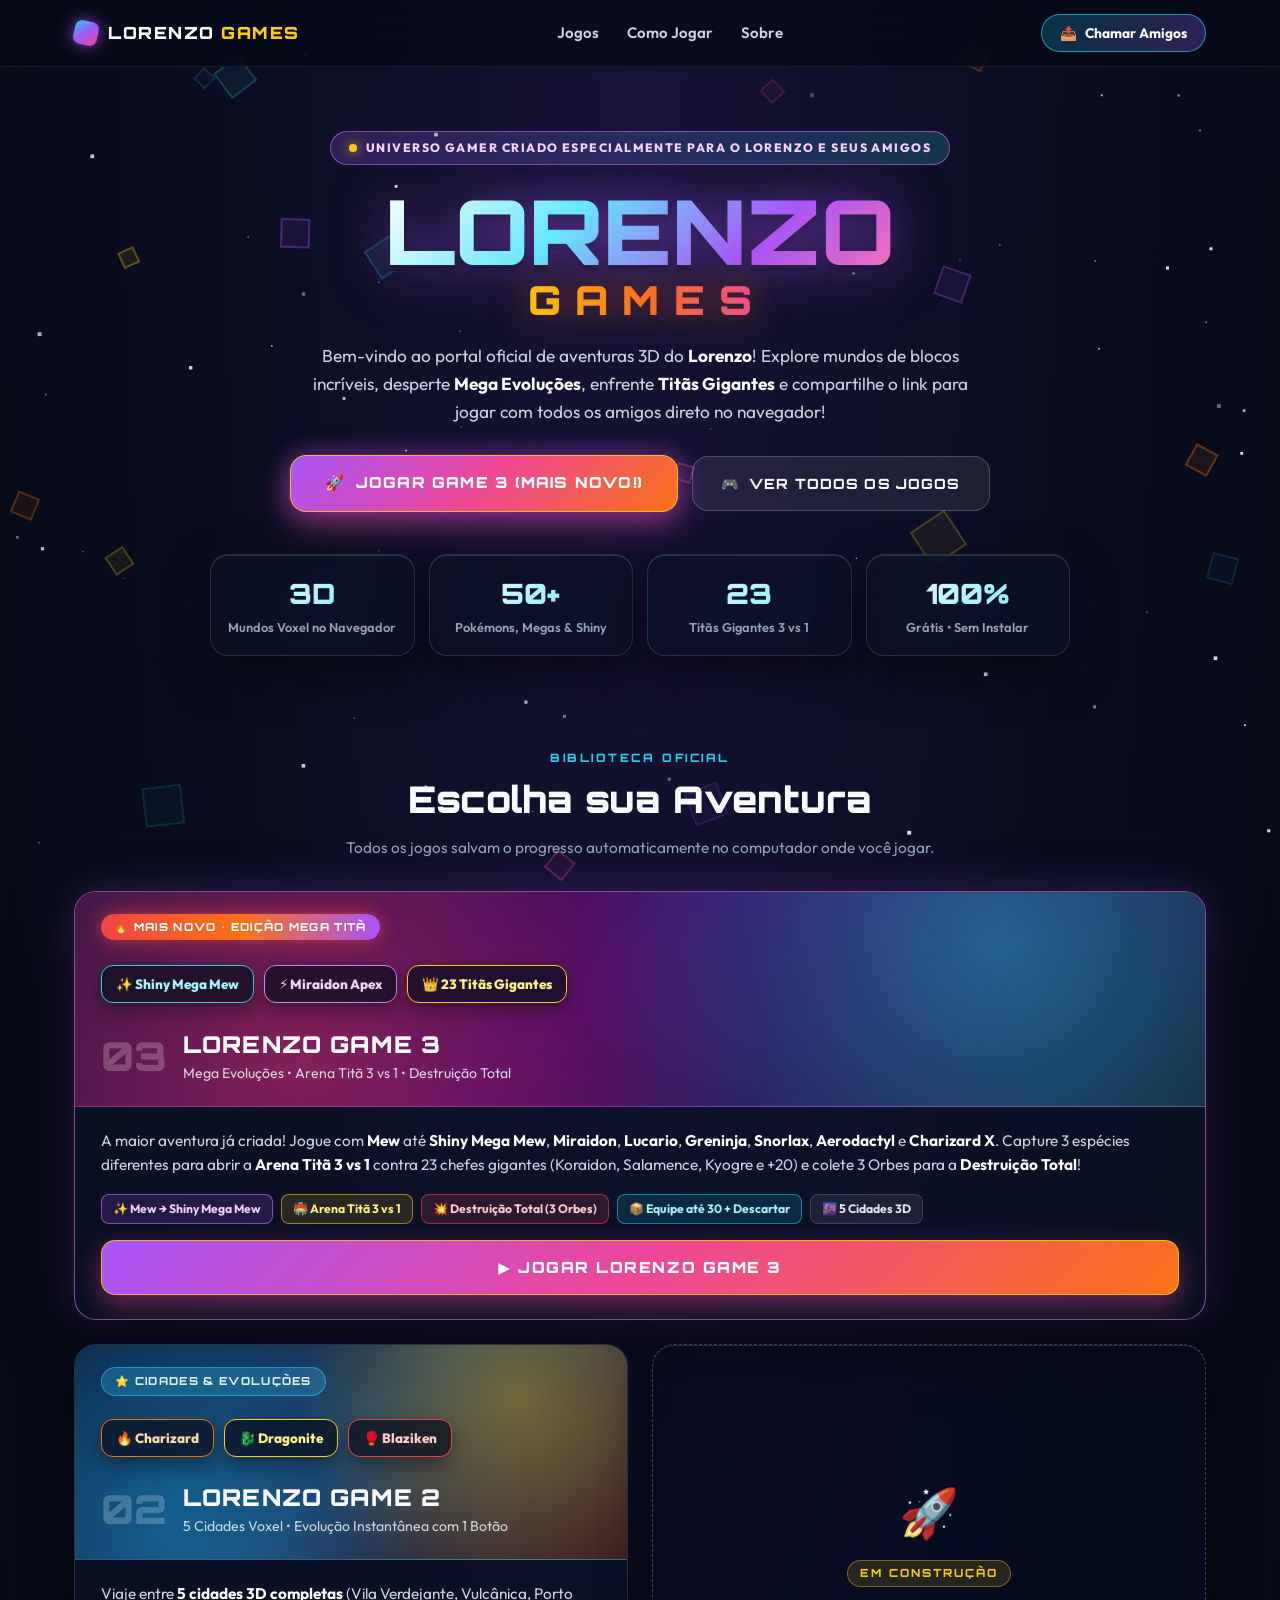
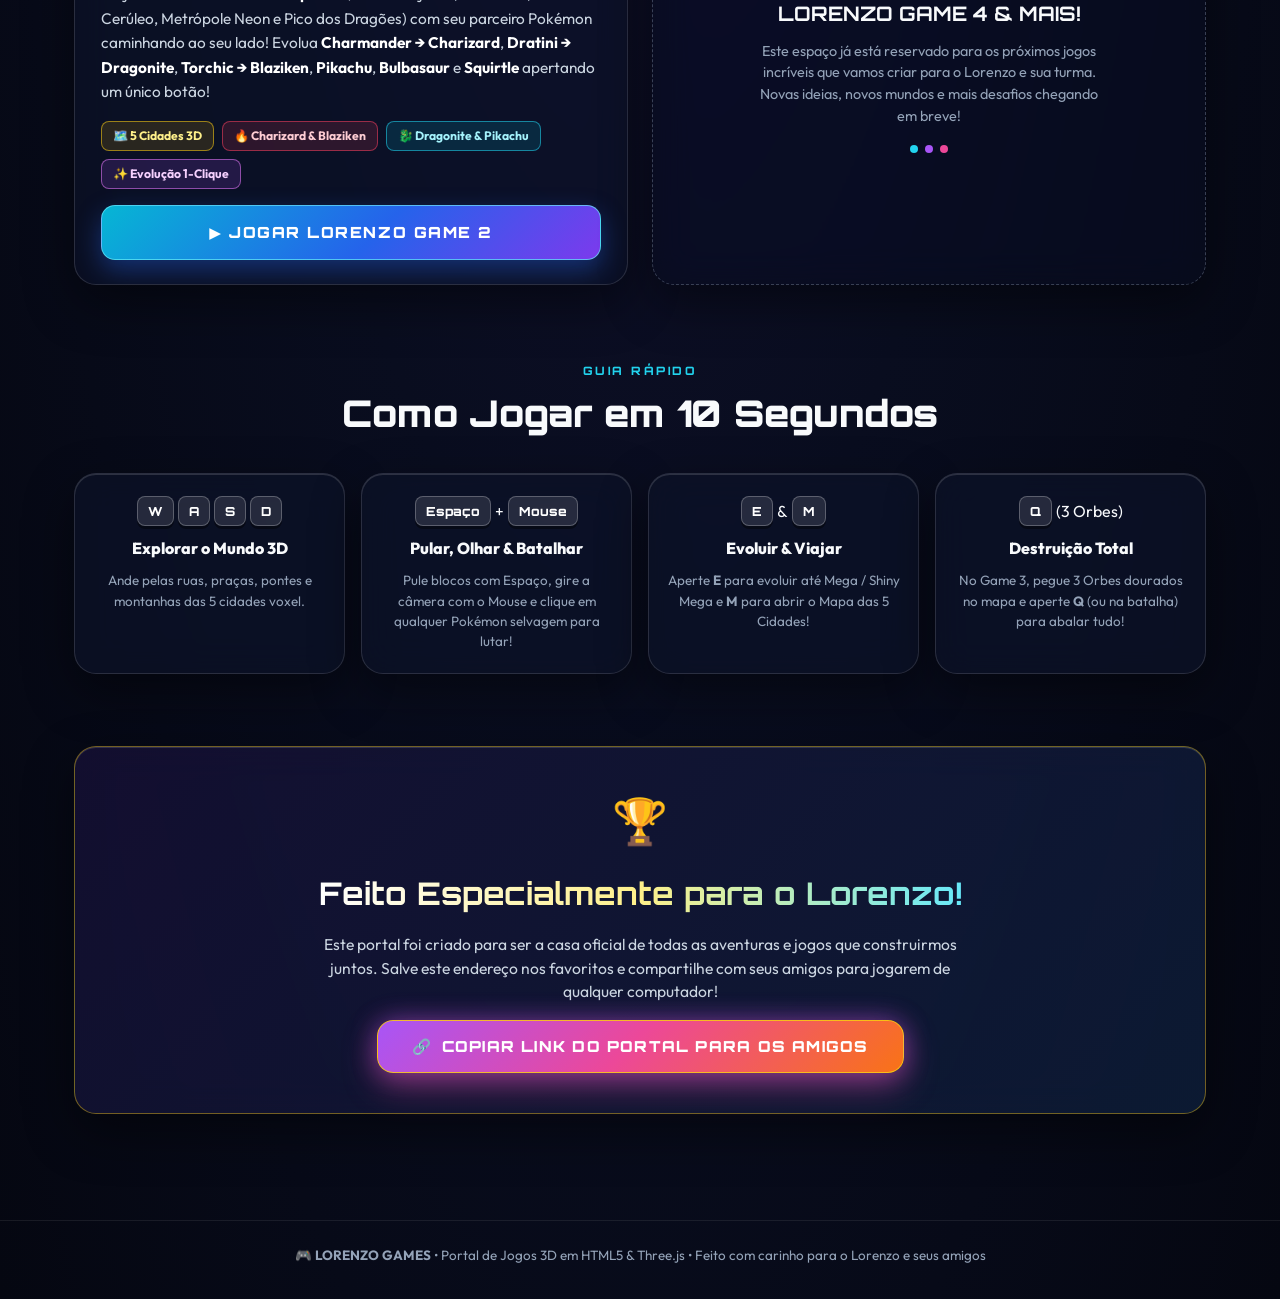
==== index.html @ dbe4bf81 "Portal Lorenzo Games + Lorenzo Game 2 e 3" ====
<!DOCTYPE html>
<html lang="pt-BR">
<head>
  <meta charset="UTF-8" />
  <meta name="viewport" content="width=device-width, initial-scale=1.0" />
  <title>LORENZO GAMES — O Universo de Jogos 3D do Lorenzo</title>
  <meta name="description" content="Portal oficial de jogos 3D voxel criados especialmente para o Lorenzo e seus amigos jogarem direto no navegador!" />
  <link rel="preconnect" href="https://fonts.googleapis.com" />
  <link rel="preconnect" href="https://fonts.gstatic.com" crossorigin />
  <link href="https://fonts.googleapis.com/css2?family=Orbitron:wght@700;900&family=Outfit:wght@400;500;600;700;800&display=swap" rel="stylesheet" />
  <link rel="stylesheet" href="css/portal.css" />
</head>
<body>
  <!-- Animated Cosmic Voxel Canvas Background -->
  <canvas id="bg-canvas" aria-hidden="true"></canvas>

  <!-- ================= NAVBAR ================= -->
  <header class="portal-nav">
    <div class="nav-inner">
      <a href="#" class="nav-brand">
        <span class="brand-cube"></span>
        <span class="brand-text">LORENZO <em>GAMES</em></span>
      </a>
      <nav class="nav-links">
        <a href="#jogos">Jogos</a>
        <a href="#controles">Como Jogar</a>
        <a href="#dedicatoria">Sobre</a>
      </nav>
      <button id="btn-share" class="btn-share" type="button">
        <span>📤</span>
        <span>Chamar Amigos</span>
      </button>
    </div>
  </header>

  <main class="portal-main">
    <!-- ================= HERO DEDICADO AO LORENZO ================= -->
    <section class="hero-section">
      <div class="hero-badge">
        <span class="badge-dot"></span>
        <span>UNIVERSO GAMER CRIADO ESPECIALMENTE PARA O LORENZO E SEUS AMIGOS</span>
      </div>

      <h1 class="hero-title">
        <span class="hero-lorenzo">LORENZO</span>
        <span class="hero-games">GAMES</span>
      </h1>

      <p class="hero-subtitle">
        Bem-vindo ao portal oficial de aventuras 3D do <strong>Lorenzo</strong>! Explore mundos de blocos incríveis, desperte <strong>Mega Evoluções</strong>, enfrente <strong>Titãs Gigantes</strong> e compartilhe o link para jogar com todos os amigos direto no navegador!
      </p>

      <div class="hero-cta-row">
        <a href="lorenzo-game-3.html" class="btn-hero-primary">
          <span>🚀</span>
          <span>JOGAR GAME 3 (MAIS NOVO!)</span>
        </a>
        <a href="#jogos" class="btn-hero-secondary">
          <span>🎮</span>
          <span>VER TODOS OS JOGOS</span>
        </a>
      </div>

      <div class="hero-stats-grid">
        <div class="stat-box glass-card">
          <div class="stat-value">3D</div>
          <div class="stat-label">Mundos Voxel no Navegador</div>
        </div>
        <div class="stat-box glass-card">
          <div class="stat-value">50+</div>
          <div class="stat-label">Pokémons, Megas &amp; Shiny</div>
        </div>
        <div class="stat-box glass-card">
          <div class="stat-value">23</div>
          <div class="stat-label">Titãs Gigantes 3 vs 1</div>
        </div>
        <div class="stat-box glass-card">
          <div class="stat-value">100%</div>
          <div class="stat-label">Grátis • Sem Instalar</div>
        </div>
      </div>
    </section>

    <!-- ================= BIBLIOTECA DE JOGOS ================= -->
    <section id="jogos" class="games-section">
      <div class="section-header">
        <span class="section-kicker">BIBLIOTECA OFICIAL</span>
        <h2 class="section-title">Escolha sua Aventura</h2>
        <p class="section-desc">Todos os jogos salvam o progresso automaticamente no computador onde você jogar.</p>
      </div>

      <div class="games-grid">
        <!-- ===== CARD: LORENZO GAME 3 (DESTAQUE) ===== -->
        <article class="game-card featured glass-card">
          <div class="game-banner banner-game3">
            <div class="banner-ribbon ribbon-new">🔥 MAIS NOVO • EDIÇÃO MEGA TITÃ</div>
            <div class="banner-art">
              <div class="voxel-hero-chip chip-mew">✨ Shiny Mega Mew</div>
              <div class="voxel-hero-chip chip-miraidon">⚡ Miraidon Apex</div>
              <div class="voxel-hero-chip chip-titan">👑 23 Titãs Gigantes</div>
            </div>
            <div class="banner-title-overlay">
              <span class="banner-num">03</span>
              <div>
                <h3>LORENZO GAME 3</h3>
                <p>Mega Evoluções • Arena Titã 3 vs 1 • Destruição Total</p>
              </div>
            </div>
          </div>

          <div class="game-card-body">
            <p class="game-desc">
              A maior aventura já criada! Jogue com <strong>Mew</strong> até <strong>Shiny Mega Mew</strong>, <strong>Miraidon</strong>, <strong>Lucario</strong>, <strong>Greninja</strong>, <strong>Snorlax</strong>, <strong>Aerodactyl</strong> e <strong>Charizard X</strong>. Capture 3 espécies diferentes para abrir a <strong>Arena Titã 3 vs 1</strong> contra 23 chefes gigantes (Koraidon, Salamence, Kyogre e +20) e colete 3 Orbes para a <strong>Destruição Total</strong>!
            </p>

            <div class="feature-tags">
              <span class="ftag ftag-mega">✨ Mew → Shiny Mega Mew</span>
              <span class="ftag ftag-gold">🏟️ Arena Titã 3 vs 1</span>
              <span class="ftag ftag-red">💥 Destruição Total (3 Orbes)</span>
              <span class="ftag ftag-cyan">📦 Equipe até 30 + Descartar</span>
              <span class="ftag">🌆 5 Cidades 3D</span>
            </div>

            <div id="save-status-g3" class="card-save-pill hidden"></div>

            <div class="game-card-footer">
              <a href="lorenzo-game-3.html" class="btn-play-card btn-play-g3">
                <span>▶ JOGAR LORENZO GAME 3</span>
              </a>
            </div>
          </div>
        </article>

        <!-- ===== CARD: LORENZO GAME 2 ===== -->
        <article class="game-card glass-card">
          <div class="game-banner banner-game2">
            <div class="banner-ribbon ribbon-classic">⭐ CIDADES &amp; EVOLUÇÕES</div>
            <div class="banner-art">
              <div class="voxel-hero-chip chip-charizard">🔥 Charizard</div>
              <div class="voxel-hero-chip chip-dragonite">🐉 Dragonite</div>
              <div class="voxel-hero-chip chip-blaziken">🥊 Blaziken</div>
            </div>
            <div class="banner-title-overlay">
              <span class="banner-num">02</span>
              <div>
                <h3>LORENZO GAME 2</h3>
                <p>5 Cidades Voxel • Evolução Instantânea com 1 Botão</p>
              </div>
            </div>
          </div>

          <div class="game-card-body">
            <p class="game-desc">
              Viaje entre <strong>5 cidades 3D completas</strong> (Vila Verdejante, Vulcânica, Porto Cerúleo, Metrópole Neon e Pico dos Dragões) com seu parceiro Pokémon caminhando ao seu lado! Evolua <strong>Charmander → Charizard</strong>, <strong>Dratini → Dragonite</strong>, <strong>Torchic → Blaziken</strong>, <strong>Pikachu</strong>, <strong>Bulbasaur</strong> e <strong>Squirtle</strong> apertando um único botão!
            </p>

            <div class="feature-tags">
              <span class="ftag ftag-gold">🗺️ 5 Cidades 3D</span>
              <span class="ftag ftag-red">🔥 Charizard &amp; Blaziken</span>
              <span class="ftag ftag-cyan">🐉 Dragonite &amp; Pikachu</span>
              <span class="ftag ftag-mega">✨ Evolução 1-Clique</span>
            </div>

            <div id="save-status-g2" class="card-save-pill hidden"></div>

            <div class="game-card-footer">
              <a href="lorenzo-game-2.html" class="btn-play-card btn-play-g2">
                <span>▶ JOGAR LORENZO GAME 2</span>
              </a>
            </div>
          </div>
        </article>

        <!-- ===== CARD: PRÓXIMOS JOGOS (EM BREVE) ===== -->
        <article class="game-card coming-soon glass-card">
          <div class="coming-soon-inner">
            <div class="coming-icon">🚀</div>
            <span class="coming-badge">EM CONSTRUÇÃO</span>
            <h3>LORENZO GAME 4 &amp; MAIS!</h3>
            <p>
              Este espaço já está reservado para os próximos jogos incríveis que vamos criar para o Lorenzo e sua turma. Novas ideias, novos mundos e mais desafios chegando em breve!
            </p>
            <div class="coming-dots">
              <span></span><span></span><span></span>
            </div>
          </div>
        </article>
      </div>
    </section>

    <!-- ================= CONTROLES RÁPIDOS PARA OS AMIGOS ================= -->
    <section id="controles" class="controls-section">
      <div class="section-header">
        <span class="section-kicker">GUIA RÁPIDO</span>
        <h2 class="section-title">Como Jogar em 10 Segundos</h2>
      </div>

      <div class="controls-grid">
        <div class="ctrl-card glass-card">
          <div class="ctrl-keys"><kbd>W</kbd><kbd>A</kbd><kbd>S</kbd><kbd>D</kbd></div>
          <h4>Explorar o Mundo 3D</h4>
          <p>Ande pelas ruas, praças, pontes e montanhas das 5 cidades voxel.</p>
        </div>
        <div class="ctrl-card glass-card">
          <div class="ctrl-keys"><kbd>Espaço</kbd> + <kbd>Mouse</kbd></div>
          <h4>Pular, Olhar &amp; Batalhar</h4>
          <p>Pule blocos com Espaço, gire a câmera com o Mouse e clique em qualquer Pokémon selvagem para lutar!</p>
        </div>
        <div class="ctrl-card glass-card">
          <div class="ctrl-keys"><kbd>E</kbd> &amp; <kbd>M</kbd></div>
          <h4>Evoluir &amp; Viajar</h4>
          <p>Aperte <strong>E</strong> para evoluir até Mega / Shiny Mega e <strong>M</strong> para abrir o Mapa das 5 Cidades!</p>
        </div>
        <div class="ctrl-card glass-card">
          <div class="ctrl-keys"><kbd>Q</kbd> (3 Orbes)</div>
          <h4>Destruição Total</h4>
          <p>No Game 3, pegue 3 Orbes dourados no mapa e aperte <strong>Q</strong> (ou na batalha) para abalar tudo!</p>
        </div>
      </div>
    </section>

    <!-- ================= DEDICATÓRIA AO LORENZO ================= -->
    <section id="dedicatoria" class="dedication-section">
      <div class="dedication-card glass-card">
        <div class="dedication-heart">🏆</div>
        <h2>Feito Especialmente para o Lorenzo!</h2>
        <p>
          Este portal foi criado para ser a casa oficial de todas as aventuras e jogos que construirmos juntos. Salve este endereço nos favoritos e compartilhe com seus amigos para jogarem de qualquer computador!
        </p>
        <button id="btn-share-bottom" class="btn-hero-primary" type="button">
          <span>🔗</span>
          <span>COPIAR LINK DO PORTAL PARA OS AMIGOS</span>
        </button>
      </div>
    </section>
  </main>

  <footer class="portal-footer">
    <p>🎮 <strong>LORENZO GAMES</strong> • Portal de Jogos 3D em HTML5 &amp; Three.js • Feito com carinho para o Lorenzo e seus amigos</p>
  </footer>

  <!-- Toast -->
  <div id="portal-toast" class="portal-toast hidden">Link copiado! Agora é só mandar para os amigos! 🚀</div>

  <script src="js/portal.js"></script>
</body>
</html>
---- css/portal.css ----
/* ================================================================
   LORENZO GAMES — Official Dedicated Gaming Portal (css/portal.css)
   ================================================================ */
:root {
  --bg-deep: #060916;
  --glass-bg: rgba(13, 18, 38, 0.72);
  --glass-border: rgba(255, 255, 255, 0.13);
  --cyan: #22d3ee;
  --blue: #3b82f6;
  --purple: #a855f7;
  --pink: #ec4899;
  --gold: #facc15;
  --orange: #f97316;
  --green: #22c55e;
  --text: #f8fafc;
  --muted: #94a3b8;
  --font-display: 'Orbitron', system-ui, sans-serif;
  --font-ui: 'Outfit', system-ui, -apple-system, sans-serif;
}

* { box-sizing: border-box; margin: 0; padding: 0; }

html { scroll-behavior: smooth; }

body {
  min-height: 100vh;
  background: radial-gradient(ellipse at top, #171238 0%, #090d1f 55%, #050711 100%);
  color: var(--text);
  font-family: var(--font-ui);
  overflow-x: hidden;
  line-height: 1.5;
}

#bg-canvas {
  position: fixed;
  inset: 0;
  width: 100%;
  height: 100%;
  z-index: 0;
  pointer-events: none;
}

.hidden { display: none !important; }

.glass-card {
  background: var(--glass-bg);
  backdrop-filter: blur(18px) saturate(145%);
  -webkit-backdrop-filter: blur(18px) saturate(145%);
  border: 1px solid var(--glass-border);
  box-shadow: 0 18px 50px rgba(0, 0, 0, 0.45), inset 0 1px 0 rgba(255, 255, 255, 0.14);
  border-radius: 22px;
}

/* ================= NAVBAR ================= */
.portal-nav {
  position: sticky;
  top: 0;
  z-index: 40;
  background: rgba(6, 9, 22, 0.74);
  backdrop-filter: blur(16px);
  -webkit-backdrop-filter: blur(16px);
  border-bottom: 1px solid rgba(255, 255, 255, 0.08);
}

.nav-inner {
  max-width: 1180px;
  margin: 0 auto;
  padding: 14px 24px;
  display: flex;
  align-items: center;
  justify-content: space-between;
  gap: 16px;
}

.nav-brand {
  display: inline-flex;
  align-items: center;
  gap: 10px;
  text-decoration: none;
  color: #fff;
}

.brand-cube {
  width: 24px;
  height: 24px;
  border-radius: 7px;
  background: linear-gradient(135deg, var(--cyan), var(--purple), var(--pink));
  box-shadow: 0 0 16px rgba(168, 85, 247, 0.75);
  transform: rotate(12deg);
}

.brand-text {
  font-family: var(--font-display);
  font-weight: 900;
  font-size: 1.05rem;
  letter-spacing: 0.09em;
}
.brand-text em {
  font-style: normal;
  color: var(--gold);
}

.nav-links {
  display: flex;
  align-items: center;
  gap: 28px;
}
.nav-links a {
  color: #cbd5e1;
  text-decoration: none;
  font-weight: 600;
  font-size: 0.94rem;
  transition: color 0.18s ease;
}
.nav-links a:hover { color: var(--cyan); }

.btn-share {
  display: inline-flex;
  align-items: center;
  gap: 8px;
  padding: 9px 18px;
  border-radius: 999px;
  border: 1.5px solid rgba(34, 211, 238, 0.65);
  background: linear-gradient(135deg, rgba(6, 182, 212, 0.25), rgba(168, 85, 247, 0.28));
  color: #fff;
  font-family: inherit;
  font-weight: 700;
  font-size: 0.86rem;
  cursor: pointer;
  transition: all 0.18s ease;
}
.btn-share:hover {
  transform: translateY(-2px);
  box-shadow: 0 0 22px rgba(34, 211, 238, 0.45);
}

/* ================= MAIN CONTAINER ================= */
.portal-main {
  position: relative;
  z-index: 5;
  max-width: 1180px;
  margin: 0 auto;
  padding: 0 24px 70px;
}

/* ================= HERO SECTION ================= */
.hero-section {
  text-align: center;
  padding: 64px 0 52px;
}

.hero-badge {
  display: inline-flex;
  align-items: center;
  gap: 9px;
  padding: 7px 18px;
  border-radius: 999px;
  background: linear-gradient(90deg, rgba(168, 85, 247, 0.22), rgba(34, 211, 238, 0.2));
  border: 1px solid rgba(232, 121, 249, 0.5);
  color: #f5d0fe;
  font-size: 0.76rem;
  font-weight: 800;
  letter-spacing: 0.12em;
  margin-bottom: 22px;
}

.badge-dot {
  width: 8px; height: 8px; border-radius: 50%;
  background: var(--gold);
  box-shadow: 0 0 12px var(--gold);
  animation: pulse 1.6s infinite;
}

.hero-title {
  font-family: var(--font-display);
  font-weight: 900;
  line-height: 0.98;
  display: flex;
  flex-direction: column;
  align-items: center;
  gap: 6px;
  margin-bottom: 22px;
}

.hero-lorenzo {
  font-size: clamp(3rem, 8.5vw, 5.6rem);
  background: linear-gradient(135deg, #ffffff 0%, #67e8f9 36%, #a855f7 72%, #f472b6 100%);
  -webkit-background-clip: text;
  background-clip: text;
  color: transparent;
  filter: drop-shadow(0 0 26px rgba(168, 85, 247, 0.65)) drop-shadow(0 6px 0 rgba(10, 14, 30, 0.9));
}

.hero-games {
  font-size: clamp(1.5rem, 3.8vw, 2.5rem);
  letter-spacing: 0.36em;
  padding-left: 0.36em;
  background: linear-gradient(90deg, #facc15 0%, #f97316 50%, #ec4899 100%);
  -webkit-background-clip: text;
  background-clip: text;
  color: transparent;
  filter: drop-shadow(0 0 18px rgba(249, 115, 22, 0.55));
}

.hero-subtitle {
  max-width: 690px;
  margin: 0 auto 30px;
  font-size: 1.08rem;
  color: #cbd5e1;
  line-height: 1.6;
}
.hero-subtitle strong { color: #fff; }

.hero-cta-row {
  display: flex;
  flex-wrap: wrap;
  align-items: center;
  justify-content: center;
  gap: 14px;
  margin-bottom: 42px;
}

.btn-hero-primary {
  display: inline-flex;
  align-items: center;
  gap: 10px;
  padding: 16px 34px;
  border-radius: 16px;
  border: 1.5px solid rgba(250, 204, 21, 0.85);
  background: linear-gradient(135deg, #a855f7 0%, #ec4899 48%, #f97316 100%);
  color: #fff;
  text-decoration: none;
  font-family: var(--font-display);
  font-size: 0.95rem;
  font-weight: 900;
  letter-spacing: 0.08em;
  cursor: pointer;
  box-shadow: 0 12px 34px rgba(236, 72, 153, 0.45), 0 0 26px rgba(168, 85, 247, 0.45);
  transition: transform 0.2s ease, box-shadow 0.2s ease;
}
.btn-hero-primary:hover {
  transform: translateY(-3px) scale(1.03);
  box-shadow: 0 18px 42px rgba(236, 72, 153, 0.65), 0 0 36px rgba(250, 204, 21, 0.5);
}

.btn-hero-secondary {
  display: inline-flex;
  align-items: center;
  gap: 9px;
  padding: 16px 28px;
  border-radius: 16px;
  border: 1.5px solid rgba(255, 255, 255, 0.2);
  background: rgba(255, 255, 255, 0.07);
  color: #f8fafc;
  text-decoration: none;
  font-family: var(--font-display);
  font-size: 0.88rem;
  font-weight: 800;
  letter-spacing: 0.08em;
  transition: all 0.2s ease;
}
.btn-hero-secondary:hover {
  border-color: var(--cyan);
  background: rgba(34, 211, 238, 0.16);
  transform: translateY(-2px);
}

.hero-stats-grid {
  display: grid;
  grid-template-columns: repeat(4, 1fr);
  gap: 14px;
  max-width: 860px;
  margin: 0 auto;
}

.stat-box {
  padding: 18px 14px;
  border-radius: 18px;
  text-align: center;
}
.stat-value {
  font-family: var(--font-display);
  font-size: 1.75rem;
  font-weight: 900;
  background: linear-gradient(135deg, #fff, #67e8f9);
  -webkit-background-clip: text;
  background-clip: text;
  color: transparent;
}
.stat-label {
  font-size: 0.8rem;
  color: var(--muted);
  font-weight: 600;
  margin-top: 3px;
}

/* ================= GAMES SECTION ================= */
.games-section, .controls-section, .dedication-section {
  padding: 36px 0;
}

.section-header {
  text-align: center;
  margin-bottom: 32px;
}

.section-kicker {
  display: inline-block;
  font-family: var(--font-display);
  font-size: 0.72rem;
  font-weight: 800;
  letter-spacing: 0.22em;
  color: var(--cyan);
  margin-bottom: 6px;
}

.section-title {
  font-family: var(--font-display);
  font-size: clamp(1.6rem, 3.4vw, 2.3rem);
  font-weight: 900;
  margin-bottom: 8px;
}

.section-desc {
  color: var(--muted);
  font-size: 0.96rem;
}

.games-grid {
  display: grid;
  grid-template-columns: repeat(2, 1fr);
  gap: 24px;
}

.game-card {
  overflow: hidden;
  display: flex;
  flex-direction: column;
  transition: transform 0.24s ease, border-color 0.24s ease, box-shadow 0.24s ease;
}
.game-card:hover {
  transform: translateY(-6px);
  border-color: rgba(34, 211, 238, 0.55);
  box-shadow: 0 24px 60px rgba(0, 0, 0, 0.6), 0 0 36px rgba(34, 211, 238, 0.2);
}

.game-card.featured {
  grid-column: 1 / -1;
  border-color: rgba(232, 121, 249, 0.58);
  box-shadow: 0 24px 65px rgba(0, 0, 0, 0.6), 0 0 42px rgba(168, 85, 247, 0.28);
}

.game-banner {
  position: relative;
  min-height: 215px;
  padding: 22px 26px;
  display: flex;
  flex-direction: column;
  justify-content: space-between;
  overflow: hidden;
}

.banner-game3 {
  background:
    radial-gradient(circle at 82% 24%, rgba(34, 211, 238, 0.42), transparent 45%),
    radial-gradient(circle at 20% 80%, rgba(244, 63, 94, 0.42), transparent 50%),
    linear-gradient(135deg, #1e1042 0%, #3b0764 46%, #0f172a 100%);
  border-bottom: 1px solid rgba(232, 121, 249, 0.35);
}

.banner-game2 {
  background:
    radial-gradient(circle at 80% 25%, rgba(250, 204, 21, 0.36), transparent 46%),
    radial-gradient(circle at 18% 78%, rgba(14, 165, 233, 0.38), transparent 52%),
    linear-gradient(135deg, #0c2340 0%, #1e3a5f 50%, #3b1720 100%);
  border-bottom: 1px solid rgba(56, 189, 248, 0.32);
}

.banner-ribbon {
  align-self: flex-start;
  padding: 5px 13px;
  border-radius: 999px;
  font-family: var(--font-display);
  font-size: 0.69rem;
  font-weight: 800;
  letter-spacing: 0.12em;
}
.ribbon-new {
  background: linear-gradient(90deg, #ef4444, #f97316, #a855f7);
  color: #fff;
  box-shadow: 0 0 18px rgba(239, 68, 68, 0.65);
}
.ribbon-classic {
  background: rgba(56, 189, 248, 0.25);
  border: 1px solid rgba(56, 189, 248, 0.6);
  color: #e0f2fe;
}

.banner-art {
  display: flex;
  flex-wrap: wrap;
  gap: 10px;
  margin: 18px 0;
}

.voxel-hero-chip {
  padding: 8px 14px;
  border-radius: 12px;
  background: rgba(10, 14, 30, 0.72);
  border: 1.5px solid rgba(255, 255, 255, 0.2);
  font-weight: 800;
  font-size: 0.84rem;
  box-shadow: 0 8px 18px rgba(0, 0, 0, 0.35);
}
.chip-mew       { border-color: #22d3ee; color: #a5f3fc; }
.chip-miraidon  { border-color: #c084fc; color: #f5d0fe; }
.chip-titan     { border-color: #facc15; color: #fef08a; }
.chip-charizard { border-color: #f97316; color: #fed7aa; }
.chip-dragonite { border-color: #facc15; color: #fef08a; }
.chip-blaziken  { border-color: #ef4444; color: #fecaca; }

.banner-title-overlay {
  display: flex;
  align-items: center;
  gap: 16px;
}

.banner-num {
  font-family: var(--font-display);
  font-size: 2.5rem;
  font-weight: 900;
  line-height: 1;
  color: rgba(255, 255, 255, 0.22);
}

.banner-title-overlay h3 {
  font-family: var(--font-display);
  font-size: 1.45rem;
  font-weight: 900;
  letter-spacing: 0.05em;
}
.banner-title-overlay p {
  font-size: 0.88rem;
  color: #e2e8f0;
  opacity: 0.9;
}

.game-card-body {
  padding: 22px 26px 24px;
  display: flex;
  flex-direction: column;
  gap: 16px;
  flex: 1;
}

.game-desc {
  color: #cbd5e1;
  font-size: 0.96rem;
  line-height: 1.6;
}
.game-desc strong { color: #fff; }

.feature-tags {
  display: flex;
  flex-wrap: wrap;
  gap: 8px;
}

.ftag {
  padding: 5px 11px;
  border-radius: 8px;
  font-size: 0.76rem;
  font-weight: 700;
  background: rgba(255, 255, 255, 0.07);
  border: 1px solid rgba(255, 255, 255, 0.14);
  color: #e2e8f0;
}
.ftag-mega { border-color: rgba(232, 121, 249, 0.55); color: #f5d0fe; background: rgba(168, 85, 247, 0.16); }
.ftag-gold { border-color: rgba(250, 204, 21, 0.55); color: #fef08a; background: rgba(234, 179, 8, 0.14); }
.ftag-red  { border-color: rgba(244, 63, 94, 0.55); color: #fecdd3; background: rgba(244, 63, 94, 0.15); }
.ftag-cyan { border-color: rgba(34, 211, 238, 0.55); color: #a5f3fc; background: rgba(6, 182, 212, 0.15); }

.card-save-pill {
  display: inline-flex;
  align-items: center;
  gap: 8px;
  align-self: flex-start;
  padding: 6px 13px;
  border-radius: 999px;
  background: rgba(34, 197, 94, 0.14);
  border: 1px solid rgba(34, 197, 94, 0.45);
  color: #86efac;
  font-size: 0.8rem;
  font-weight: 700;
}

.game-card-footer { margin-top: auto; }

.btn-play-card {
  display: flex;
  align-items: center;
  justify-content: center;
  width: 100%;
  padding: 15px 24px;
  border-radius: 14px;
  text-decoration: none;
  color: #fff;
  font-family: var(--font-display);
  font-size: 0.96rem;
  font-weight: 900;
  letter-spacing: 0.1em;
  transition: transform 0.18s ease, box-shadow 0.2s ease;
}
.btn-play-card:hover { transform: translateY(-2px) scale(1.01); }

.btn-play-g3 {
  background: linear-gradient(135deg, #a855f7 0%, #ec4899 50%, #f97316 100%);
  border: 1.5px solid rgba(250, 204, 21, 0.8);
  box-shadow: 0 10px 28px rgba(236, 72, 153, 0.42);
}
.btn-play-g2 {
  background: linear-gradient(135deg, #06b6d4 0%, #2563eb 55%, #7c3aed 100%);
  border: 1.5px solid rgba(103, 232, 249, 0.7);
  box-shadow: 0 10px 26px rgba(37, 99, 235, 0.4);
}

/* Coming Soon Card */
.game-card.coming-soon {
  border-style: dashed;
  border-color: rgba(148, 163, 184, 0.35);
  background: rgba(10, 14, 30, 0.55);
  justify-content: center;
}
.coming-soon-inner {
  padding: 38px 28px;
  text-align: center;
  display: flex;
  flex-direction: column;
  align-items: center;
  gap: 12px;
}
.coming-icon { font-size: 3rem; animation: floatY 3s ease-in-out infinite; }
.coming-badge {
  font-family: var(--font-display);
  font-size: 0.7rem;
  font-weight: 800;
  letter-spacing: 0.18em;
  color: var(--gold);
  background: rgba(250, 204, 21, 0.12);
  border: 1px solid rgba(250, 204, 21, 0.4);
  padding: 4px 12px;
  border-radius: 999px;
}
.coming-soon-inner h3 {
  font-family: var(--font-display);
  font-size: 1.25rem;
}
.coming-soon-inner p {
  font-size: 0.9rem;
  color: var(--muted);
  max-width: 360px;
}
.coming-dots { display: flex; gap: 7px; margin-top: 6px; }
.coming-dots span {
  width: 8px; height: 8px; border-radius: 50%;
  background: var(--cyan);
  animation: pulse 1.4s infinite;
}
.coming-dots span:nth-child(2) { animation-delay: 0.25s; background: var(--purple); }
.coming-dots span:nth-child(3) { animation-delay: 0.5s; background: var(--pink); }

/* ================= CONTROLS SECTION ================= */
.controls-grid {
  display: grid;
  grid-template-columns: repeat(4, 1fr);
  gap: 16px;
}

.ctrl-card {
  padding: 22px 18px;
  text-align: center;
  display: flex;
  flex-direction: column;
  align-items: center;
  gap: 10px;
}
.ctrl-keys { display: flex; align-items: center; gap: 4px; flex-wrap: wrap; justify-content: center; }
kbd {
  display: inline-block;
  padding: 5px 10px;
  border-radius: 8px;
  background: rgba(255, 255, 255, 0.11);
  border: 1px solid rgba(255, 255, 255, 0.25);
  box-shadow: 0 3px 0 rgba(0, 0, 0, 0.4);
  font-family: var(--font-display);
  font-size: 0.78rem;
  font-weight: 800;
  color: #fff;
}
.ctrl-card h4 { font-size: 1rem; font-weight: 800; color: #f8fafc; }
.ctrl-card p { font-size: 0.84rem; color: var(--muted); }

/* ================= DEDICATION SECTION ================= */
.dedication-card {
  padding: 40px 32px;
  text-align: center;
  border-color: rgba(250, 204, 21, 0.42);
  background: linear-gradient(135deg, rgba(22, 16, 52, 0.82), rgba(14, 30, 56, 0.82));
  display: flex;
  flex-direction: column;
  align-items: center;
  gap: 16px;
}
.dedication-heart { font-size: 2.8rem; }
.dedication-card h2 {
  font-family: var(--font-display);
  font-size: clamp(1.35rem, 3vw, 1.95rem);
  background: linear-gradient(90deg, #fff, #fef08a, #67e8f9);
  -webkit-background-clip: text;
  background-clip: text;
  color: transparent;
}
.dedication-card p {
  max-width: 640px;
  color: #cbd5e1;
  font-size: 0.98rem;
}

/* ================= FOOTER & TOAST ================= */
.portal-footer {
  position: relative;
  z-index: 5;
  text-align: center;
  padding: 24px 20px 34px;
  border-top: 1px solid rgba(255, 255, 255, 0.08);
  color: var(--muted);
  font-size: 0.84rem;
}

.portal-toast {
  position: fixed;
  bottom: 24px;
  left: 50%;
  transform: translateX(-50%);
  z-index: 80;
  padding: 12px 24px;
  border-radius: 999px;
  background: rgba(10, 16, 36, 0.95);
  border: 1.5px solid var(--cyan);
  color: #e0f2fe;
  font-weight: 700;
  font-size: 0.9rem;
  box-shadow: 0 12px 32px rgba(0, 0, 0, 0.55);
  animation: fadeUp 0.25s ease;
}

@keyframes pulse  { 0%, 100% { transform: scale(1); opacity: 1; } 50% { transform: scale(1.35); opacity: 0.55; } }
@keyframes floatY { 0%, 100% { transform: translateY(0); } 50% { transform: translateY(-8px); } }
@keyframes fadeUp { from { opacity: 0; transform: translate(-50%, 12px); } to { opacity: 1; transform: translate(-50%, 0); } }

@media (max-width: 900px) {
  .games-grid { grid-template-columns: 1fr; }
  .hero-stats-grid, .controls-grid { grid-template-columns: repeat(2, 1fr); }
  .nav-links { display: none; }
}
@media (max-width: 520px) {
  .hero-stats-grid, .controls-grid { grid-template-columns: 1fr; }
  .banner-title-overlay { flex-direction: column; align-items: flex-start; gap: 4px; }
}
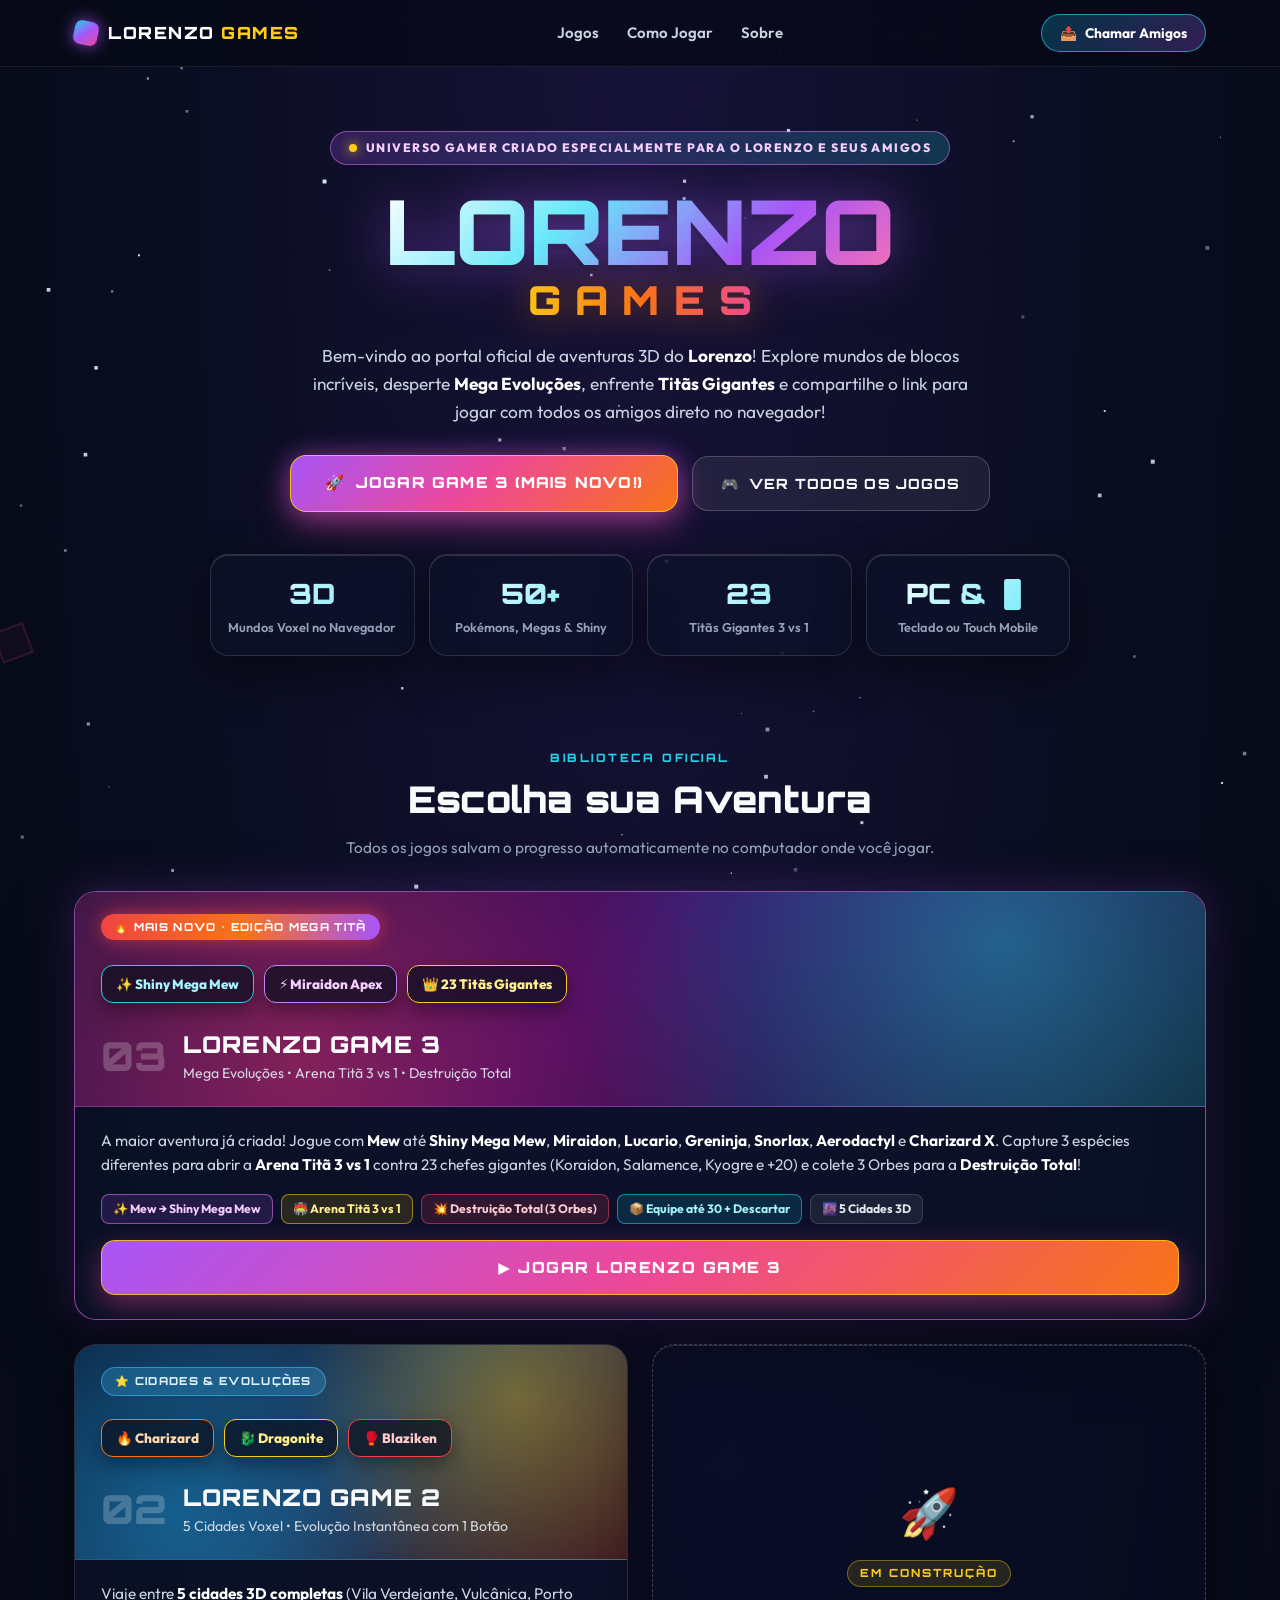
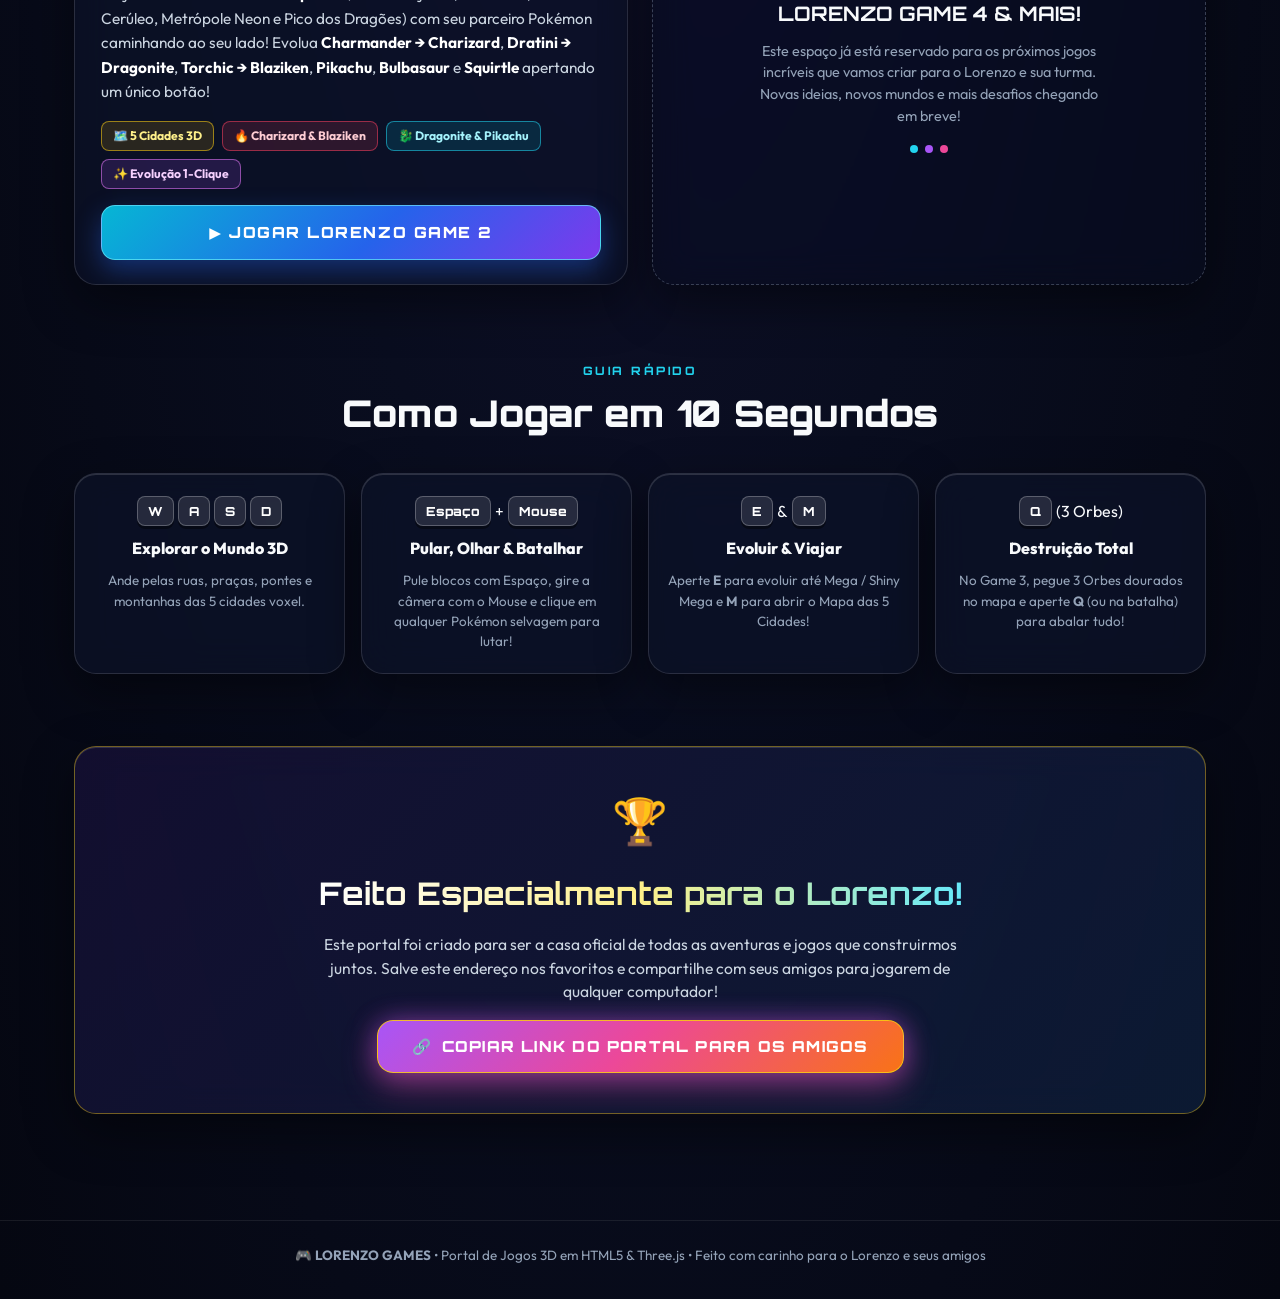
==== commit 83134983: "Otimizacao completa para mobile (WebGL leve, HUD limpa e controles touch)" ====
--- a/index.html
+++ b/index.html
@@ -75,8 +75,8 @@
           <div class="stat-label">Titãs Gigantes 3 vs 1</div>
         </div>
         <div class="stat-box glass-card">
-          <div class="stat-value">100%</div>
-          <div class="stat-label">Grátis • Sem Instalar</div>
+          <div class="stat-value">PC &amp; 📱</div>
+          <div class="stat-label">Teclado ou Touch Mobile</div>
         </div>
       </div>
     </section>
--- a/css/portal.css
+++ b/css/portal.css
@@ -663,7 +663,26 @@
   .hero-stats-grid, .controls-grid { grid-template-columns: repeat(2, 1fr); }
   .nav-links { display: none; }
 }
-@media (max-width: 520px) {
-  .hero-stats-grid, .controls-grid { grid-template-columns: 1fr; }
+@media (max-width: 600px) {
+  .nav-inner { padding: 11px 14px; }
+  .brand-text { font-size: 0.9rem; }
+  .btn-share { padding: 7px 12px; font-size: 0.78rem; }
+  .portal-main { padding: 0 14px 48px; }
+  .hero-section { padding: 34px 0 28px; }
+  .hero-badge { font-size: 0.64rem; padding: 6px 12px; letter-spacing: 0.06em; }
+  .hero-subtitle { font-size: 0.92rem; margin-bottom: 22px; }
+  .hero-cta-row { flex-direction: column; width: 100%; gap: 10px; margin-bottom: 26px; }
+  .btn-hero-primary, .btn-hero-secondary { width: 100%; justify-content: center; padding: 14px 18px; font-size: 0.86rem; }
+  .stat-box { padding: 12px 10px; }
+  .stat-value { font-size: 1.35rem; }
+  .stat-label { font-size: 0.72rem; }
+  .game-banner { min-height: 175px; padding: 16px; }
   .banner-title-overlay { flex-direction: column; align-items: flex-start; gap: 4px; }
-}
+  .banner-num { font-size: 1.8rem; }
+  .banner-title-overlay h3 { font-size: 1.18rem; }
+  .game-card-body { padding: 16px; gap: 12px; }
+  .dedication-card { padding: 26px 18px; }
+}
+@media (max-width: 420px) {
+  .controls-grid { grid-template-columns: 1fr; }
+}
